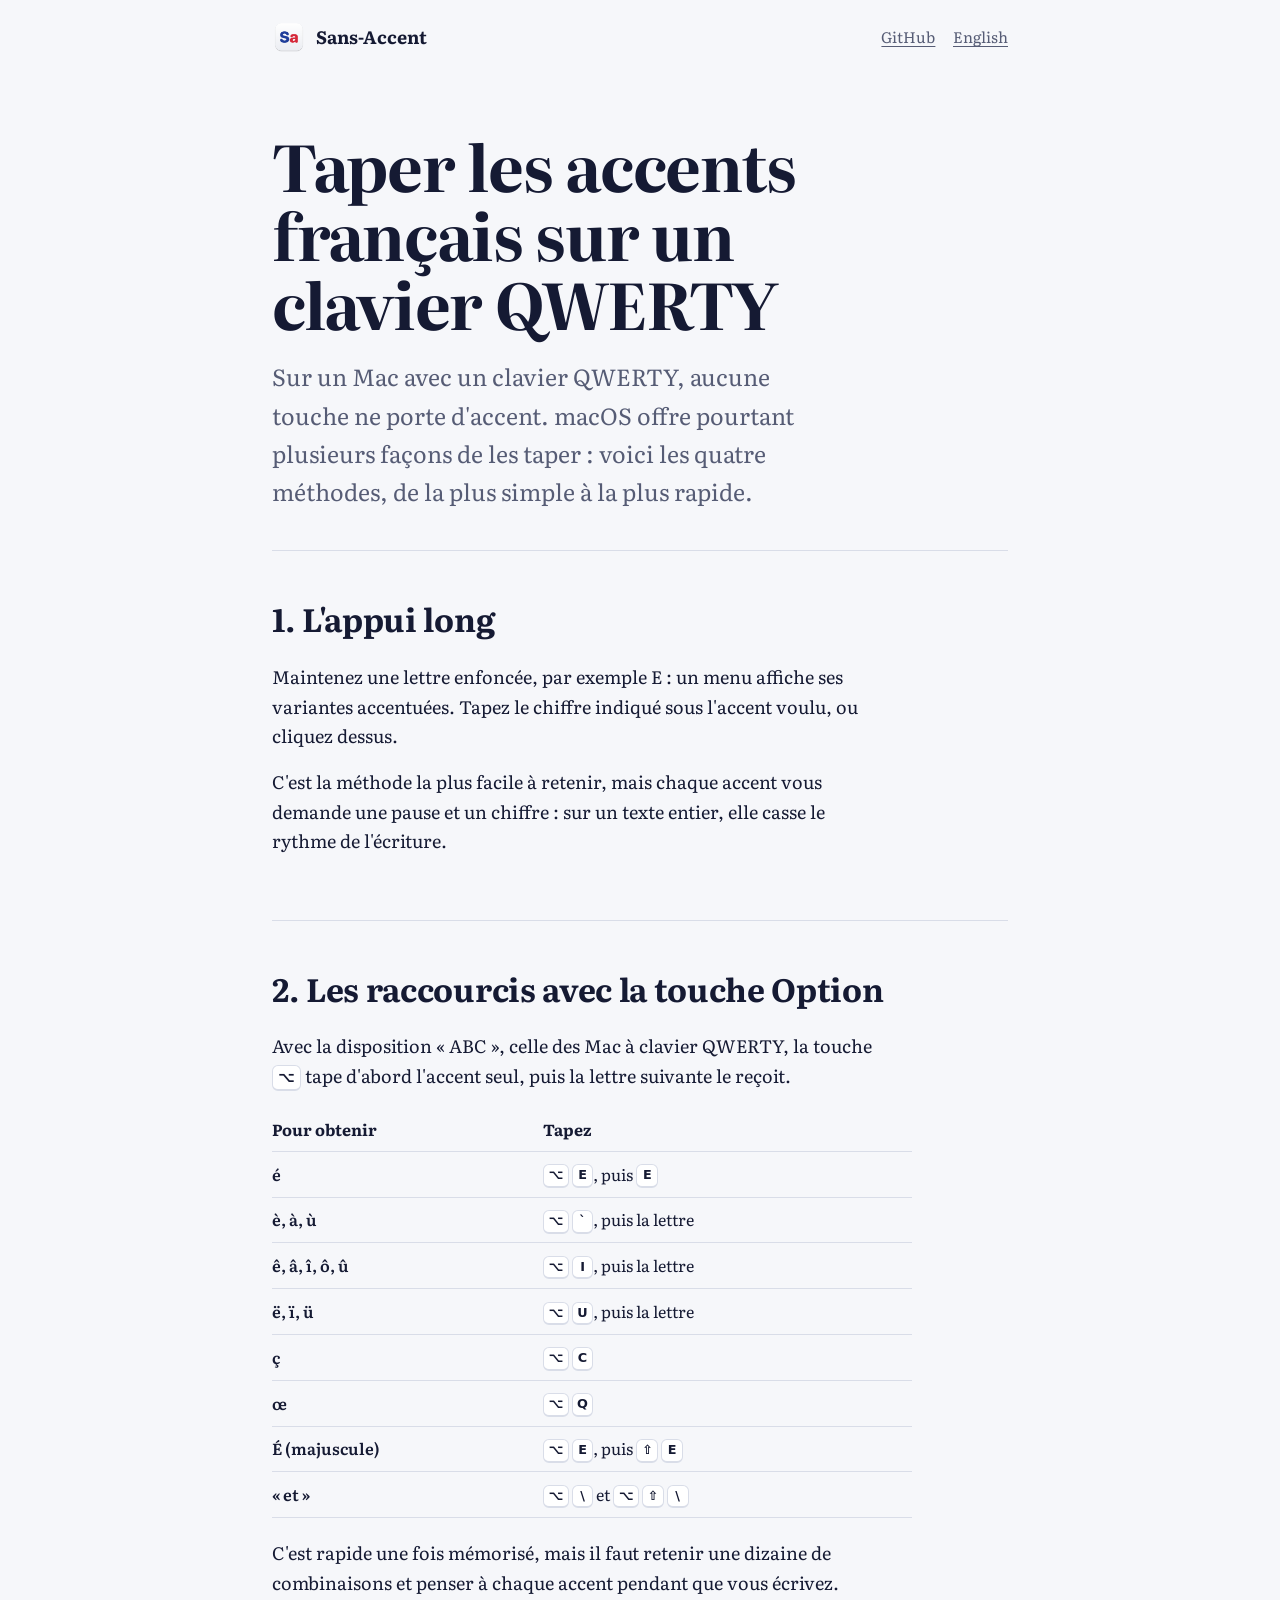
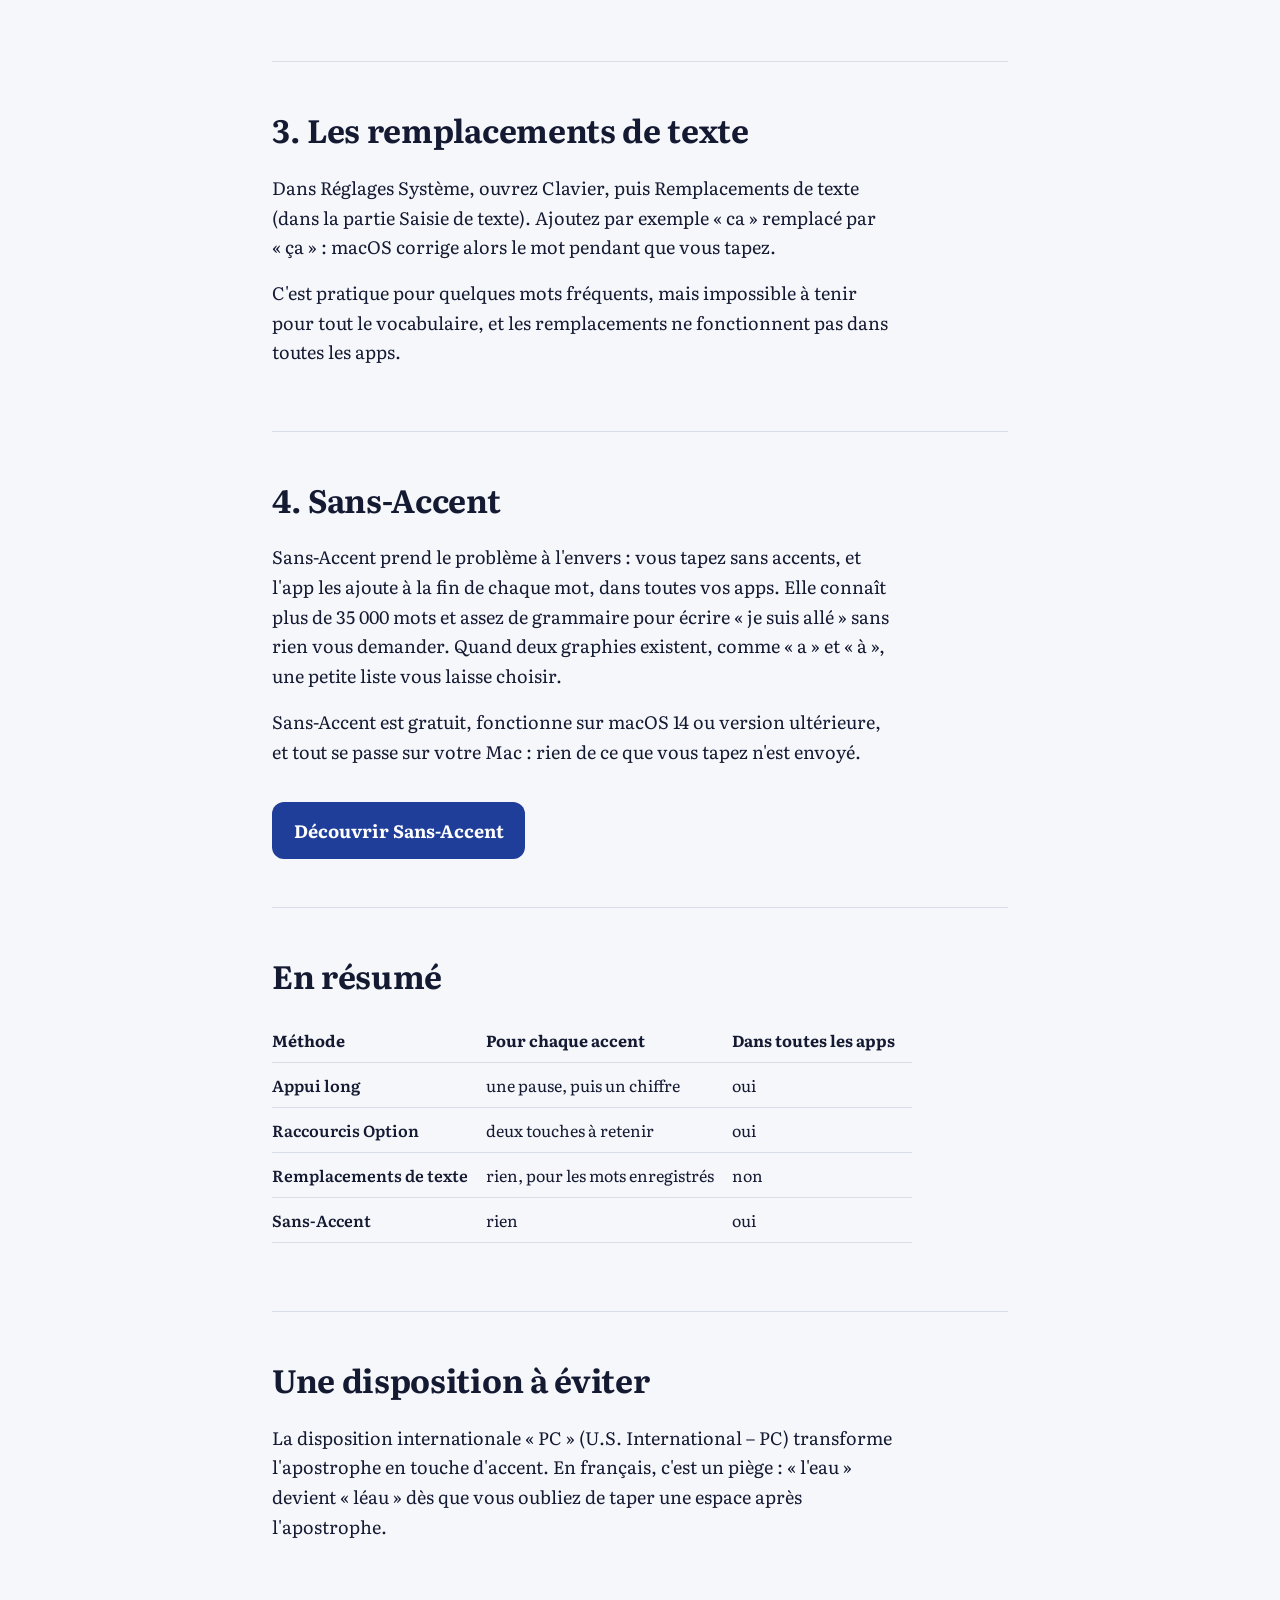
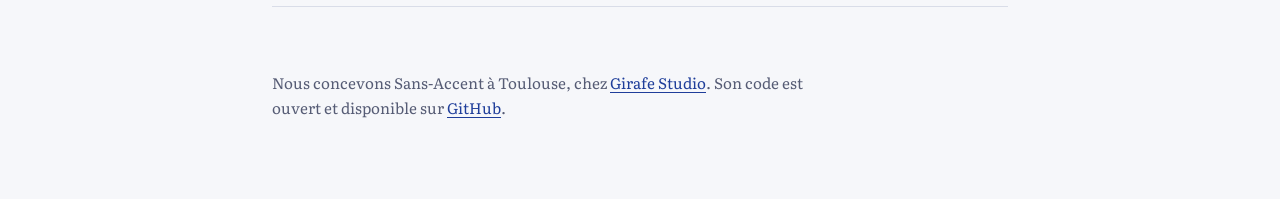
==== site/accents-clavier-qwerty-mac/index.html @ d377d5af "Add SEO and AI-search groundwork, link Girafe Studio and GitHub Add a French and English guide to ty" ====
<!doctype html>
<html lang="fr">
<head>
  <meta charset="utf-8">
  <meta name="viewport" content="width=device-width, initial-scale=1">
  <title>Taper les accents français sur un clavier QWERTY (Mac) : 4 méthodes</title>
  <meta name="description" content="Appui long, raccourcis Option, remplacements de texte ou Sans-Accent : comment taper é, è, à, ç et les autres accents français sur un Mac avec un clavier QWERTY.">
  <link rel="canonical" href="https://sans-accent.com/accents-clavier-qwerty-mac/">
  <link rel="alternate" hreflang="fr" href="https://sans-accent.com/accents-clavier-qwerty-mac/">
  <link rel="alternate" hreflang="en" href="https://sans-accent.com/en/french-accents-qwerty-mac/">
  <link rel="alternate" hreflang="x-default" href="https://sans-accent.com/accents-clavier-qwerty-mac/">
  <meta property="og:type" content="article">
  <meta property="og:site_name" content="Sans-Accent">
  <meta property="og:title" content="Taper les accents français sur un clavier QWERTY (Mac)">
  <meta property="og:description" content="Appui long, raccourcis Option, remplacements de texte ou Sans-Accent : les 4 méthodes pour taper les accents sur un Mac QWERTY.">
  <meta property="og:url" content="https://sans-accent.com/accents-clavier-qwerty-mac/">
  <meta property="og:image" content="https://sans-accent.com/assets/og-fr.png">
  <meta property="og:image:width" content="1200">
  <meta property="og:image:height" content="630">
  <meta property="og:locale" content="fr_FR">
  <link rel="icon" href="../assets/icon-256.png">
  <meta name="twitter:card" content="summary_large_image">
  <script type="application/ld+json" id="structured-data">
{
  "@context": "https://schema.org",
  "@graph": [
    {
      "@type": "SoftwareApplication",
      "@id": "https://sans-accent.com/#app",
      "name": "Sans-Accent",
      "description": "Appui long, raccourcis Option, remplacements de texte ou Sans-Accent : comment taper é, è, à, ç et les autres accents français sur un Mac avec un clavier QWERTY.",
      "applicationCategory": "UtilitiesApplication",
      "operatingSystem": "macOS 14 or later",
      "softwareVersion": "1.0",
      "offers": {
        "@type": "Offer",
        "price": "0",
        "priceCurrency": "EUR"
      },
      "isAccessibleForFree": true,
      "downloadUrl": "https://github.com/antoineant/sans-accent/releases/latest/download/Sans-Accent.dmg",
      "url": "https://sans-accent.com/",
      "image": "https://sans-accent.com/assets/icon-512.png",
      "inLanguage": [
        "fr",
        "en"
      ],
      "license": "https://opensource.org/licenses/MIT",
      "codeRepository": "https://github.com/antoineant/sans-accent",
      "sameAs": [
        "https://github.com/antoineant/sans-accent"
      ],
      "author": {
        "@type": "Person",
        "name": "Antoine Barthès"
      },
      "publisher": {
        "@id": "https://www.girafestudio.fr/#organization"
      }
    },
    {
      "@type": "Organization",
      "@id": "https://www.girafestudio.fr/#organization",
      "name": "Girafe Studio",
      "url": "https://www.girafestudio.fr",
      "address": {
        "@type": "PostalAddress",
        "addressLocality": "Toulouse",
        "addressCountry": "FR"
      }
    },
    {
      "@type": "Article",
      "headline": "Taper les accents français sur un clavier QWERTY",
      "description": "Appui long, raccourcis Option, remplacements de texte ou Sans-Accent : comment taper é, è, à, ç et les autres accents français sur un Mac avec un clavier QWERTY.",
      "inLanguage": "fr",
      "url": "https://sans-accent.com/accents-clavier-qwerty-mac/",
      "image": "https://sans-accent.com/assets/og-fr.png",
      "dateModified": "2026-09-28",
      "author": {
        "@type": "Person",
        "name": "Antoine Barthès"
      },
      "publisher": {
        "@id": "https://www.girafestudio.fr/#organization"
      },
      "about": {
        "@id": "https://sans-accent.com/#app"
      }
    }
  ]
}
  </script>
  <link rel="preconnect" href="https://fonts.googleapis.com">
  <link rel="preconnect" href="https://fonts.gstatic.com" crossorigin>
  <link rel="stylesheet" href="https://fonts.googleapis.com/css2?family=Literata:ital,opsz,wght@0,7..72,400..800;1,7..72,500&display=swap">
  <link rel="stylesheet" href="../assets/style.css">
</head>
<body>
  <div class="page">
    <header class="top">
      <a class="brand" href="../"><img src="../assets/icon-256.png" alt="">Sans-Accent</a>
      <nav><a href="https://github.com/antoineant/sans-accent">GitHub</a><a href="../en/french-accents-qwerty-mac/" hreflang="en" lang="en">English</a></nav>
    </header>

    <main class="guide">
      <div class="hero">
        <h1>Taper les accents français sur un clavier QWERTY</h1>
        <p class="lead">Sur un Mac avec un clavier QWERTY, aucune touche ne porte d'accent. macOS offre pourtant plusieurs façons de les taper&nbsp;: voici les quatre méthodes, de la plus simple à la plus rapide.</p>
      </div>

      <section aria-labelledby="appui-long">
        <h2 id="appui-long">1. L'appui long</h2>
        <p>Maintenez une lettre enfoncée, par exemple E&nbsp;: un menu affiche ses variantes accentuées. Tapez le chiffre indiqué sous l'accent voulu, ou cliquez dessus.</p>
        <p>C'est la méthode la plus facile à retenir, mais chaque accent vous demande une pause et un chiffre&nbsp;: sur un texte entier, elle casse le rythme de l'écriture.</p>
      </section>

      <section aria-labelledby="option">
        <h2 id="option">2. Les raccourcis avec la touche Option</h2>
        <p>Avec la disposition «&nbsp;ABC&nbsp;», celle des Mac à clavier QWERTY, la touche <kbd>⌥</kbd> tape d'abord l'accent seul, puis la lettre suivante le reçoit.</p>
        <table>
          <thead><tr><th scope="col">Pour obtenir</th><th scope="col">Tapez</th></tr></thead>
          <tbody>
            <tr><td>é</td><td><kbd>⌥</kbd>&nbsp;<kbd>E</kbd>, puis <kbd>E</kbd></td></tr>
            <tr><td>è, à, ù</td><td><kbd>⌥</kbd>&nbsp;<kbd>`</kbd>, puis la lettre</td></tr>
            <tr><td>ê, â, î, ô, û</td><td><kbd>⌥</kbd>&nbsp;<kbd>I</kbd>, puis la lettre</td></tr>
            <tr><td>ë, ï, ü</td><td><kbd>⌥</kbd>&nbsp;<kbd>U</kbd>, puis la lettre</td></tr>
            <tr><td>ç</td><td><kbd>⌥</kbd>&nbsp;<kbd>C</kbd></td></tr>
            <tr><td>œ</td><td><kbd>⌥</kbd>&nbsp;<kbd>Q</kbd></td></tr>
            <tr><td>É (majuscule)</td><td><kbd>⌥</kbd>&nbsp;<kbd>E</kbd>, puis <kbd>⇧</kbd>&nbsp;<kbd>E</kbd></td></tr>
            <tr><td>« et »</td><td><kbd>⌥</kbd>&nbsp;<kbd>\</kbd> et <kbd>⌥</kbd>&nbsp;<kbd>⇧</kbd>&nbsp;<kbd>\</kbd></td></tr>
          </tbody>
        </table>
        <p>C'est rapide une fois mémorisé, mais il faut retenir une dizaine de combinaisons et penser à chaque accent pendant que vous écrivez.</p>
      </section>

      <section aria-labelledby="remplacements">
        <h2 id="remplacements">3. Les remplacements de texte</h2>
        <p>Dans Réglages Système, ouvrez Clavier, puis Remplacements de texte (dans la partie Saisie de texte). Ajoutez par exemple «&nbsp;ca&nbsp;» remplacé par «&nbsp;ça&nbsp;»&nbsp;: macOS corrige alors le mot pendant que vous tapez.</p>
        <p>C'est pratique pour quelques mots fréquents, mais impossible à tenir pour tout le vocabulaire, et les remplacements ne fonctionnent pas dans toutes les apps.</p>
      </section>

      <section aria-labelledby="sans-accent">
        <h2 id="sans-accent">4. Sans-Accent</h2>
        <p>Sans-Accent prend le problème à l'envers&nbsp;: vous tapez sans accents, et l'app les ajoute à la fin de chaque mot, dans toutes vos apps. Elle connaît plus de 35&nbsp;000 mots et assez de grammaire pour écrire «&nbsp;je suis allé&nbsp;» sans rien vous demander. Quand deux graphies existent, comme «&nbsp;a&nbsp;» et «&nbsp;à&nbsp;», une petite liste vous laisse choisir.</p>
        <p>Sans-Accent est gratuit, fonctionne sur macOS&nbsp;14 ou version ultérieure, et tout se passe sur votre Mac&nbsp;: rien de ce que vous tapez n'est envoyé.</p>
        <div class="download">
          <a class="button" href="../">Découvrir Sans-Accent</a>
        </div>
      </section>

      <section aria-labelledby="resume">
        <h2 id="resume">En résumé</h2>
        <table>
          <thead><tr><th scope="col">Méthode</th><th scope="col">Pour chaque accent</th><th scope="col">Dans toutes les apps</th></tr></thead>
          <tbody>
            <tr><td>Appui long</td><td>une pause, puis un chiffre</td><td>oui</td></tr>
            <tr><td>Raccourcis Option</td><td>deux touches à retenir</td><td>oui</td></tr>
            <tr><td>Remplacements de texte</td><td>rien, pour les mots enregistrés</td><td>non</td></tr>
            <tr><td>Sans-Accent</td><td>rien</td><td>oui</td></tr>
          </tbody>
        </table>
      </section>

      <section aria-labelledby="a-eviter">
        <h2 id="a-eviter">Une disposition à éviter</h2>
        <p>La disposition internationale «&nbsp;PC&nbsp;» (U.S. International – PC) transforme l'apostrophe en touche d'accent. En français, c'est un piège&nbsp;: «&nbsp;l'eau&nbsp;» devient «&nbsp;léau&nbsp;» dès que vous oubliez de taper une espace après l'apostrophe.</p>
      </section>
    </main>

    <footer>
      <p>Nous concevons Sans-Accent à Toulouse, chez <a href="https://www.girafestudio.fr">Girafe Studio</a>. Son code est ouvert et disponible sur <a href="https://github.com/antoineant/sans-accent">GitHub</a>.</p>
    </footer>
  </div>
</body>
</html>
---- site/assets/style.css ----
/* Sans-Accent: one serif family, the icon's navy and blue; red belongs to accents only. */
:root {
  --paper: #f6f7fa;
  --ink: #151a33;
  --muted: #565c75;
  --line: #d9dde8;
  --blue: #1f3e9a;
  --blue-ink: #ffffff;
  --red: #d62839;
  --field: #ffffff;
  --panel: #ffffff;
  color-scheme: light;
}
@media (prefers-color-scheme: dark) {
  :root:not([data-theme="light"]) {
    --paper: #0f1220;
    --ink: #eceef6;
    --muted: #a3a8bf;
    --line: #2a3050;
    --blue: #7f9bff;
    --blue-ink: #0f1220;
    --red: #ff5d6c;
    --field: #161a2d;
    --panel: #1c2138;
    color-scheme: dark;
  }
}
:root[data-theme="dark"] {
  --paper: #0f1220; --ink: #eceef6; --muted: #a3a8bf; --line: #2a3050; --blue: #7f9bff;
  --blue-ink: #0f1220; --red: #ff5d6c; --field: #161a2d; --panel: #1c2138; color-scheme: dark;
}

*, *::before, *::after { box-sizing: border-box; }
html { -webkit-text-size-adjust: 100%; }
body {
  margin: 0;
  background: var(--paper);
  color: var(--ink);
  font-family: "Literata", Georgia, serif;
  font-optical-sizing: auto;
  font-size: 1.125rem;
  line-height: 1.65;
}
.page { width: min(46rem, 100% - 32px); margin-inline: auto; }
a { color: var(--blue); text-underline-offset: 0.18em; }
:focus-visible { outline: 3px solid var(--blue); outline-offset: 3px; border-radius: 4px; }

/* Keys, drawn like keycaps */
.keys { white-space: nowrap; }
kbd {
  display: inline-block;
  min-width: 1.7em;
  padding: 0 0.35em;
  border: 1px solid var(--line);
  border-bottom-width: 2px;
  border-radius: 6px;
  background: var(--panel);
  font: 600 0.8em/1.6 system-ui, -apple-system, sans-serif;
  text-align: center;
  vertical-align: 0.1em;
}

/* Header */
.top {
  display: flex;
  align-items: center;
  justify-content: space-between;
  padding-block: 1.25rem;
}
.brand { display: flex; align-items: center; gap: 0.6rem; font-weight: 700; color: var(--ink); text-decoration: none; }
.brand img { width: 34px; height: 34px; }
.top nav { display: flex; gap: 1.1rem; }
.top nav a { color: var(--muted); font-size: 0.95rem; }

/* Hero */
.hero { padding-block: 3.5rem 2.5rem; }
h1 {
  margin: 0;
  font-size: clamp(2.3rem, 6.4vw, 4rem);
  line-height: 1.08;
  font-weight: 700;
  letter-spacing: -0.02em;
  max-width: 16ch;
  text-wrap: balance;
}
.lead { margin: 1.25rem 0 0; font-size: clamp(1.2rem, 2.6vw, 1.45rem); color: var(--muted); max-width: 40ch; }

/* The demo: a real field over a copy that paints the accents red */
.demo { margin-top: 2.25rem; }
.demo label { display: block; margin-bottom: 0.5rem; color: var(--muted); font-size: 1rem; }
.demo-box { position: relative; }
.demo-box textarea, .demo-box .mirror {
  margin: 0;
  width: 100%;
  min-height: 3.6em;
  padding: 0.7rem 0.9rem;
  border: 1.5px solid transparent;
  border-radius: 14px;
  font: 500 clamp(1.45rem, 3.8vw, 2.1rem)/1.45 "Literata", Georgia, serif;
  letter-spacing: 0;
  white-space: pre-wrap;
  overflow-wrap: break-word;
  overflow: hidden;
}
.demo-box .mirror {
  position: absolute;
  inset: 0;
  color: var(--ink);
  pointer-events: none;
}
.demo-box textarea {
  position: relative;
  display: block;
  resize: none;
  background: transparent;
  color: transparent;
  caret-color: var(--ink);
  border-color: var(--line);
}
.demo-box { background: var(--field); border-radius: 14px; }
.demo-box textarea:focus { outline: none; border-color: var(--blue); }
.demo-box textarea::placeholder { color: var(--muted); opacity: 0.7; }
.accent { color: var(--red); }
.accent.fresh { animation: pop 0.45s ease-out; display: inline-block; }
@keyframes pop { from { transform: translateY(-0.25em) scale(1.25); } to { transform: none; } }

.choices { display: flex; align-items: center; gap: 0.6rem; margin-top: 0.8rem; font-size: 1rem; color: var(--muted); }
.choices[hidden] { display: none; }
.choices button {
  font: 600 1.05rem/1 "Literata", Georgia, serif;
  min-width: 2.6rem;
  padding: 0.45rem 0.7rem;
  border: 1.5px solid var(--line);
  border-radius: 8px;
  background: var(--panel);
  color: var(--ink);
  cursor: pointer;
}
.choices button[aria-pressed="true"], .choices button.pressing { background: var(--blue); border-color: var(--blue); color: var(--blue-ink); }

/* Download */
.download { display: flex; flex-wrap: wrap; align-items: center; gap: 0.75rem 1.25rem; margin-top: 2.25rem; }
.button {
  display: inline-flex;
  align-items: center;
  gap: 0.6rem;
  padding: 0.85rem 1.35rem;
  border-radius: 12px;
  background: var(--blue);
  color: var(--blue-ink);
  font-weight: 700;
  text-decoration: none;
}
.button svg { width: 1.1em; height: 1.1em; }
.button.secondary { background: transparent; color: var(--blue); box-shadow: inset 0 0 0 1.5px var(--blue); }
.support { display: flex; flex-wrap: wrap; gap: 0.75rem; margin: 1.5rem 0 1rem; }
.note { color: var(--muted); font-size: 0.95rem; }
.download p { margin: 0; color: var(--muted); font-size: 0.95rem; max-width: 26ch; line-height: 1.45; }

/* Sections */
section { padding-block: 3rem; border-top: 1px solid var(--line); }
h2 { margin: 0 0 1.5rem; font-size: clamp(1.6rem, 3.4vw, 2rem); line-height: 1.2; letter-spacing: -0.01em; }
h3 { margin: 0 0 0.35rem; font-size: 1.2rem; line-height: 1.3; }
section p { margin: 0 0 1rem; max-width: 62ch; }

.feature {
  display: grid;
  grid-template-columns: 1fr 13rem;
  gap: 1.5rem 2.5rem;
  align-items: center;
  padding-block: 1.4rem;
}
.feature + .feature { border-top: 1px dashed var(--line); }
.feature p { margin: 0; }
.example { justify-self: end; font-size: 1.6rem; font-weight: 500; white-space: nowrap; }
.example .typed { color: var(--muted); }
.example .arrow { color: var(--muted); font-size: 1.1rem; margin-inline: 0.35rem; }

/* A small copy of the app's choice list */
.mini-list {
  justify-self: end;
  display: grid;
  gap: 2px;
  padding: 5px;
  width: 7.5rem;
  border-radius: 10px;
  background: var(--panel);
  box-shadow: 0 6px 24px rgb(21 26 51 / 0.14), 0 0 0 1px var(--line);
  font-size: 1.15rem;
}
.mini-list span { padding: 0.1rem 0.55rem; border-radius: 6px; }
.mini-list .on { background: var(--blue); color: var(--blue-ink); }
.mini-list small { padding: 0 0.55rem; font: 0.7rem/1.6 system-ui, sans-serif; color: var(--muted); }
.big-key { justify-self: end; font-size: 2.2rem; }

.faq h3 { margin-top: 1.6rem; }
.faq h3:first-child { margin-top: 0; }
.faq p { margin-bottom: 0; }

table { width: 100%; max-width: 40rem; margin: 0.5rem 0 1.25rem; border-collapse: collapse; font-size: 1rem; }
th, td { padding: 0.55rem 0.75rem 0.55rem 0; text-align: left; vertical-align: top; border-bottom: 1px solid var(--line); }
th { font-weight: 700; }
td:first-child { font-weight: 600; }

ol.steps { margin: 0; padding: 0; list-style: none; counter-reset: step; }
ol.steps li { counter-increment: step; display: grid; grid-template-columns: 2.4rem 1fr; gap: 0.8rem; margin-bottom: 1rem; max-width: 62ch; }
ol.steps li::before {
  content: counter(step);
  font-size: 1.6rem;
  font-weight: 700;
  line-height: 1.1;
  color: var(--blue);
  font-variant-numeric: oldstyle-nums;
}

footer { padding-block: 3rem 4rem; border-top: 1px solid var(--line); }
footer p { color: var(--muted); font-size: 0.95rem; max-width: 60ch; }

@media (max-width: 640px) {
  .hero { padding-block: 2rem 1.5rem; }
  .feature { grid-template-columns: 1fr; }
  .example, .mini-list, .big-key { justify-self: start; }
}
@media (prefers-reduced-motion: reduce) {
  .accent.fresh { animation: none; }
}
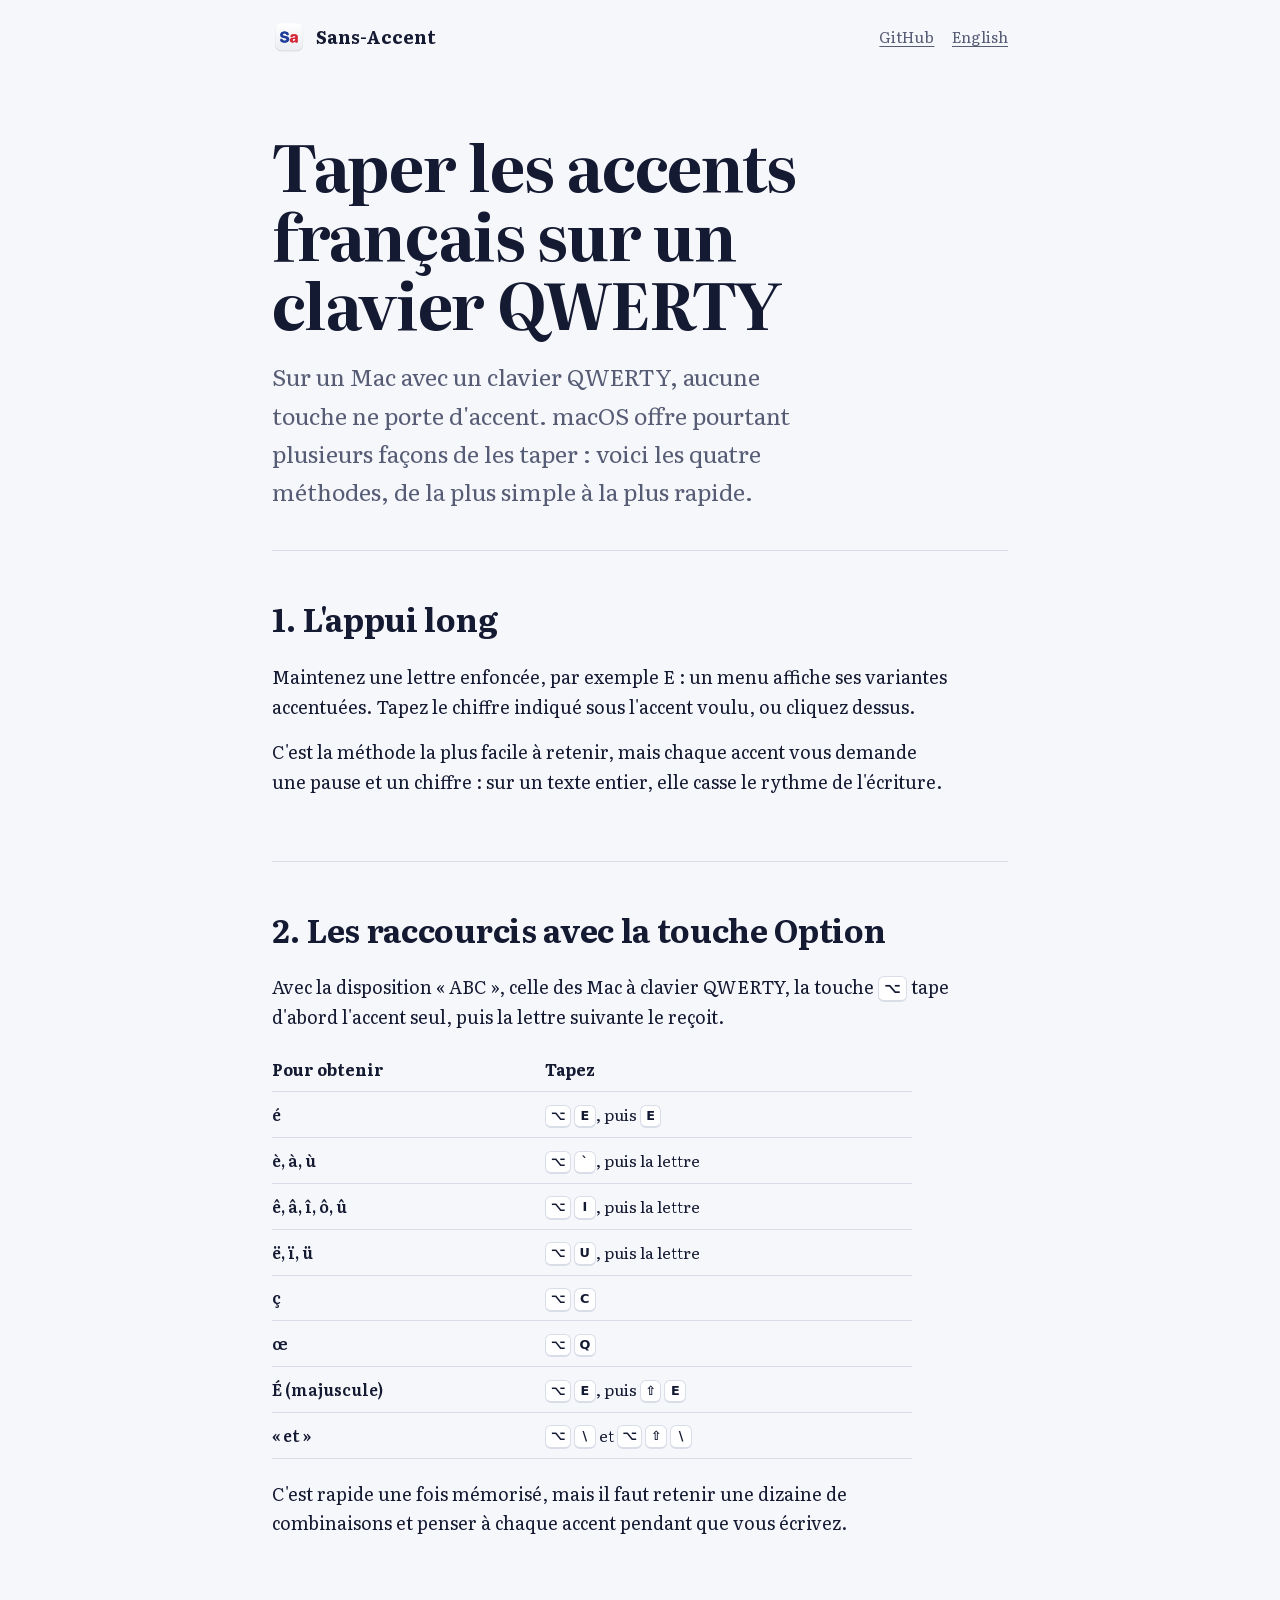
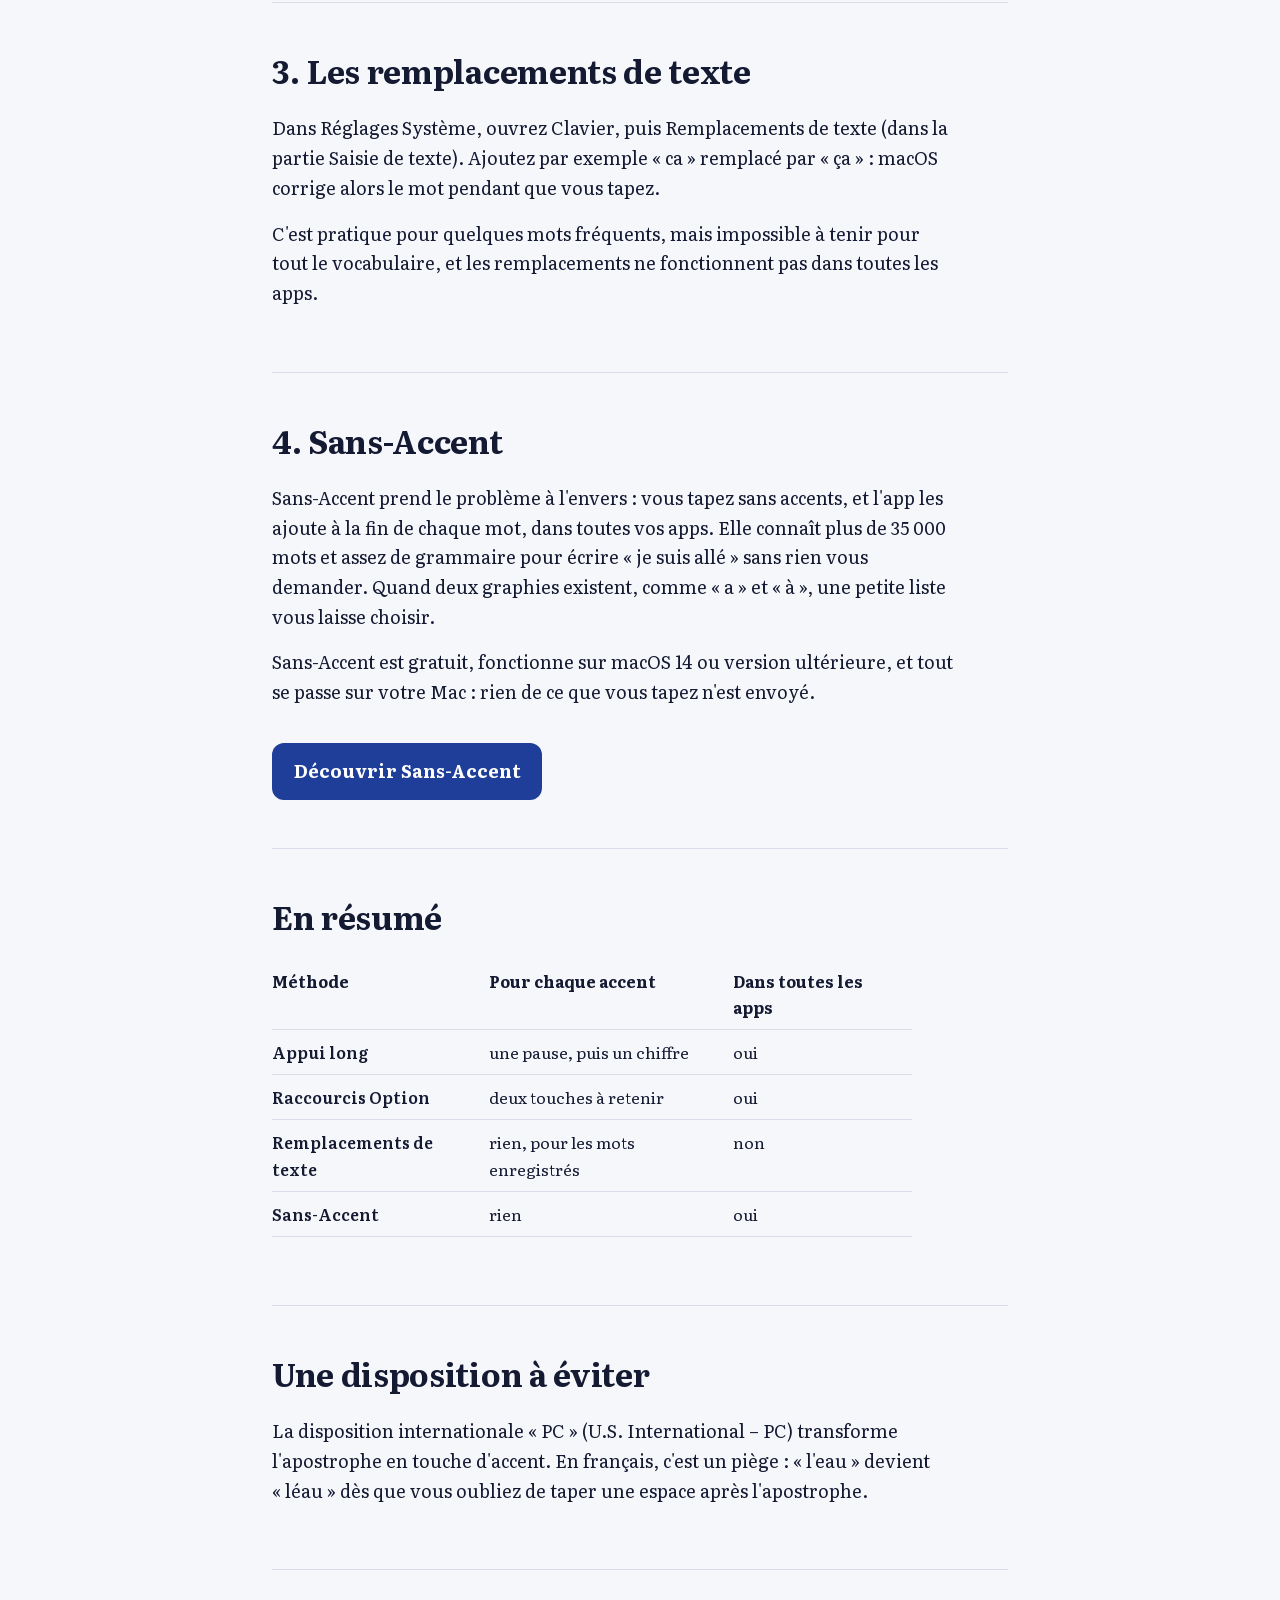
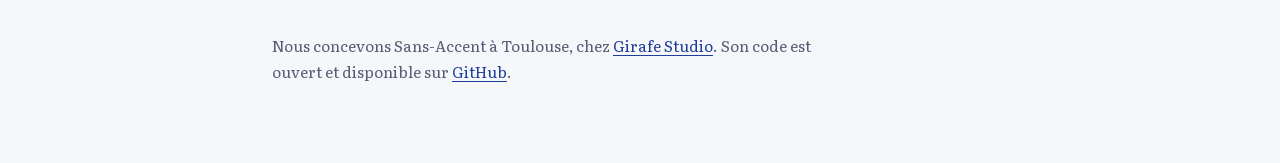
==== commit 61aeb6e9: "Self-host the Literata font and notify search engines via IndexNow Serve Literata from the site inst" ====
--- a/site/accents-clavier-qwerty-mac/index.html
+++ b/site/accents-clavier-qwerty-mac/index.html
@@ -45,7 +45,7 @@
         "fr",
         "en"
       ],
-      "license": "https://opensource.org/licenses/MIT",
+      "license": "https://www.gnu.org/licenses/gpl-3.0.html",
       "codeRepository": "https://github.com/antoineant/sans-accent",
       "sameAs": [
         "https://github.com/antoineant/sans-accent"
@@ -76,7 +76,7 @@
       "inLanguage": "fr",
       "url": "https://sans-accent.com/accents-clavier-qwerty-mac/",
       "image": "https://sans-accent.com/assets/og-fr.png",
-      "dateModified": "2026-09-28",
+      "dateModified": "2026-09-29",
       "author": {
         "@type": "Person",
         "name": "Antoine Barthès"
@@ -91,9 +91,8 @@
   ]
 }
   </script>
-  <link rel="preconnect" href="https://fonts.googleapis.com">
-  <link rel="preconnect" href="https://fonts.gstatic.com" crossorigin>
-  <link rel="stylesheet" href="https://fonts.googleapis.com/css2?family=Literata:ital,opsz,wght@0,7..72,400..800;1,7..72,500&display=swap">
+  <link rel="preload" href="../assets/fonts/literata-normal-latin.woff2" as="font" type="font/woff2" crossorigin>
+  <link rel="stylesheet" href="../assets/fonts.css">
   <link rel="stylesheet" href="../assets/style.css">
 </head>
 <body>
--- a/site/assets/fonts.css
+++ b/site/assets/fonts.css
@@ -0,0 +1,33 @@
+/* Literata (SIL Open Font License, see assets/fonts/OFL.txt), served from this site: no request to Google. */
+@font-face {
+  font-family: 'Literata';
+  font-style: italic;
+  font-weight: 500;
+  font-display: swap;
+  src: url(fonts/literata-italic-latin-ext.woff2) format('woff2');
+  unicode-range: U+0100-02BA, U+02BD-02C5, U+02C7-02CC, U+02CE-02D7, U+02DD-02FF, U+0304, U+0308, U+0329, U+1D00-1DBF, U+1E00-1E9F, U+1EF2-1EFF, U+2020, U+20A0-20AB, U+20AD-20C0, U+2113, U+2C60-2C7F, U+A720-A7FF;
+}
+@font-face {
+  font-family: 'Literata';
+  font-style: italic;
+  font-weight: 500;
+  font-display: swap;
+  src: url(fonts/literata-italic-latin.woff2) format('woff2');
+  unicode-range: U+0000-00FF, U+0131, U+0152-0153, U+02BB-02BC, U+02C6, U+02DA, U+02DC, U+0304, U+0308, U+0329, U+2000-206F, U+20AC, U+2122, U+2191, U+2193, U+2212, U+2215, U+FEFF, U+FFFD;
+}
+@font-face {
+  font-family: 'Literata';
+  font-style: normal;
+  font-weight: 400 800;
+  font-display: swap;
+  src: url(fonts/literata-normal-latin-ext.woff2) format('woff2');
+  unicode-range: U+0100-02BA, U+02BD-02C5, U+02C7-02CC, U+02CE-02D7, U+02DD-02FF, U+0304, U+0308, U+0329, U+1D00-1DBF, U+1E00-1E9F, U+1EF2-1EFF, U+2020, U+20A0-20AB, U+20AD-20C0, U+2113, U+2C60-2C7F, U+A720-A7FF;
+}
+@font-face {
+  font-family: 'Literata';
+  font-style: normal;
+  font-weight: 400 800;
+  font-display: swap;
+  src: url(fonts/literata-normal-latin.woff2) format('woff2');
+  unicode-range: U+0000-00FF, U+0131, U+0152-0153, U+02BB-02BC, U+02C6, U+02DA, U+02DC, U+0304, U+0308, U+0329, U+2000-206F, U+20AC, U+2122, U+2191, U+2193, U+2212, U+2215, U+FEFF, U+FFFD;
+}
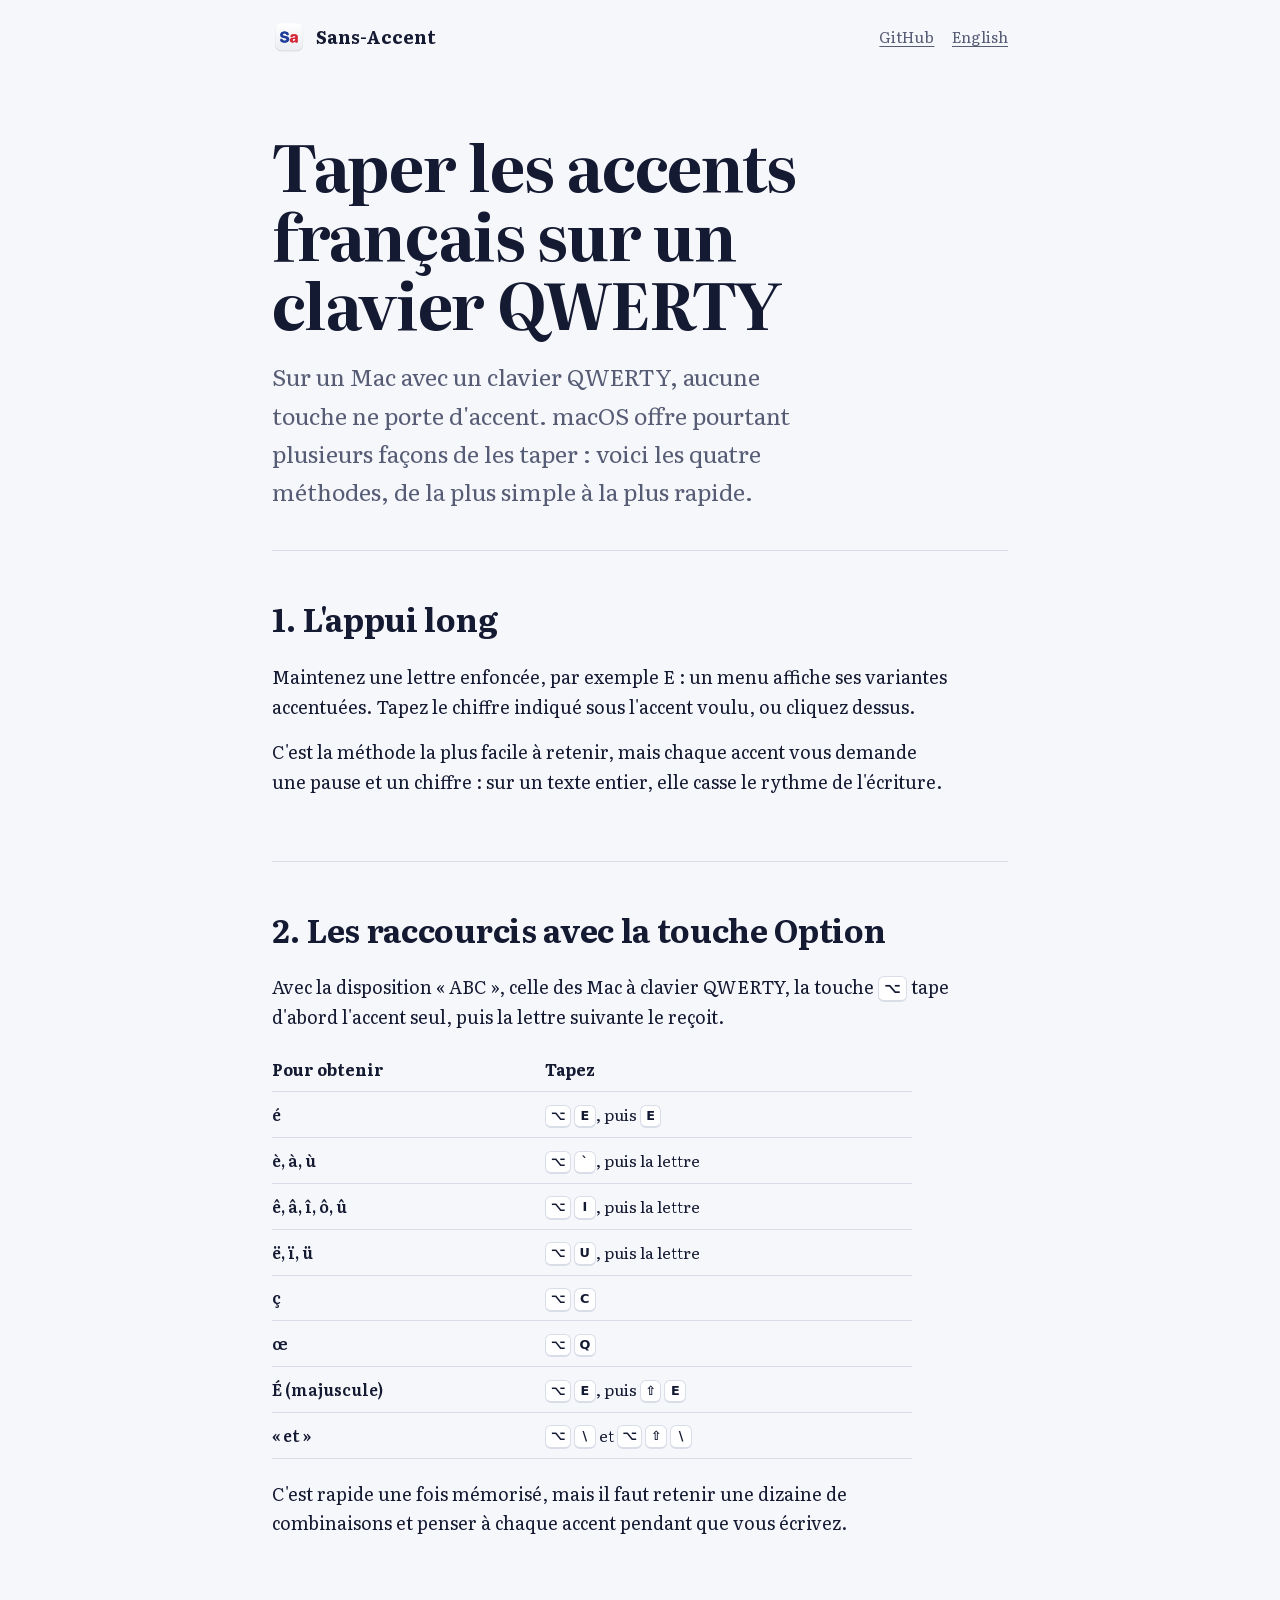
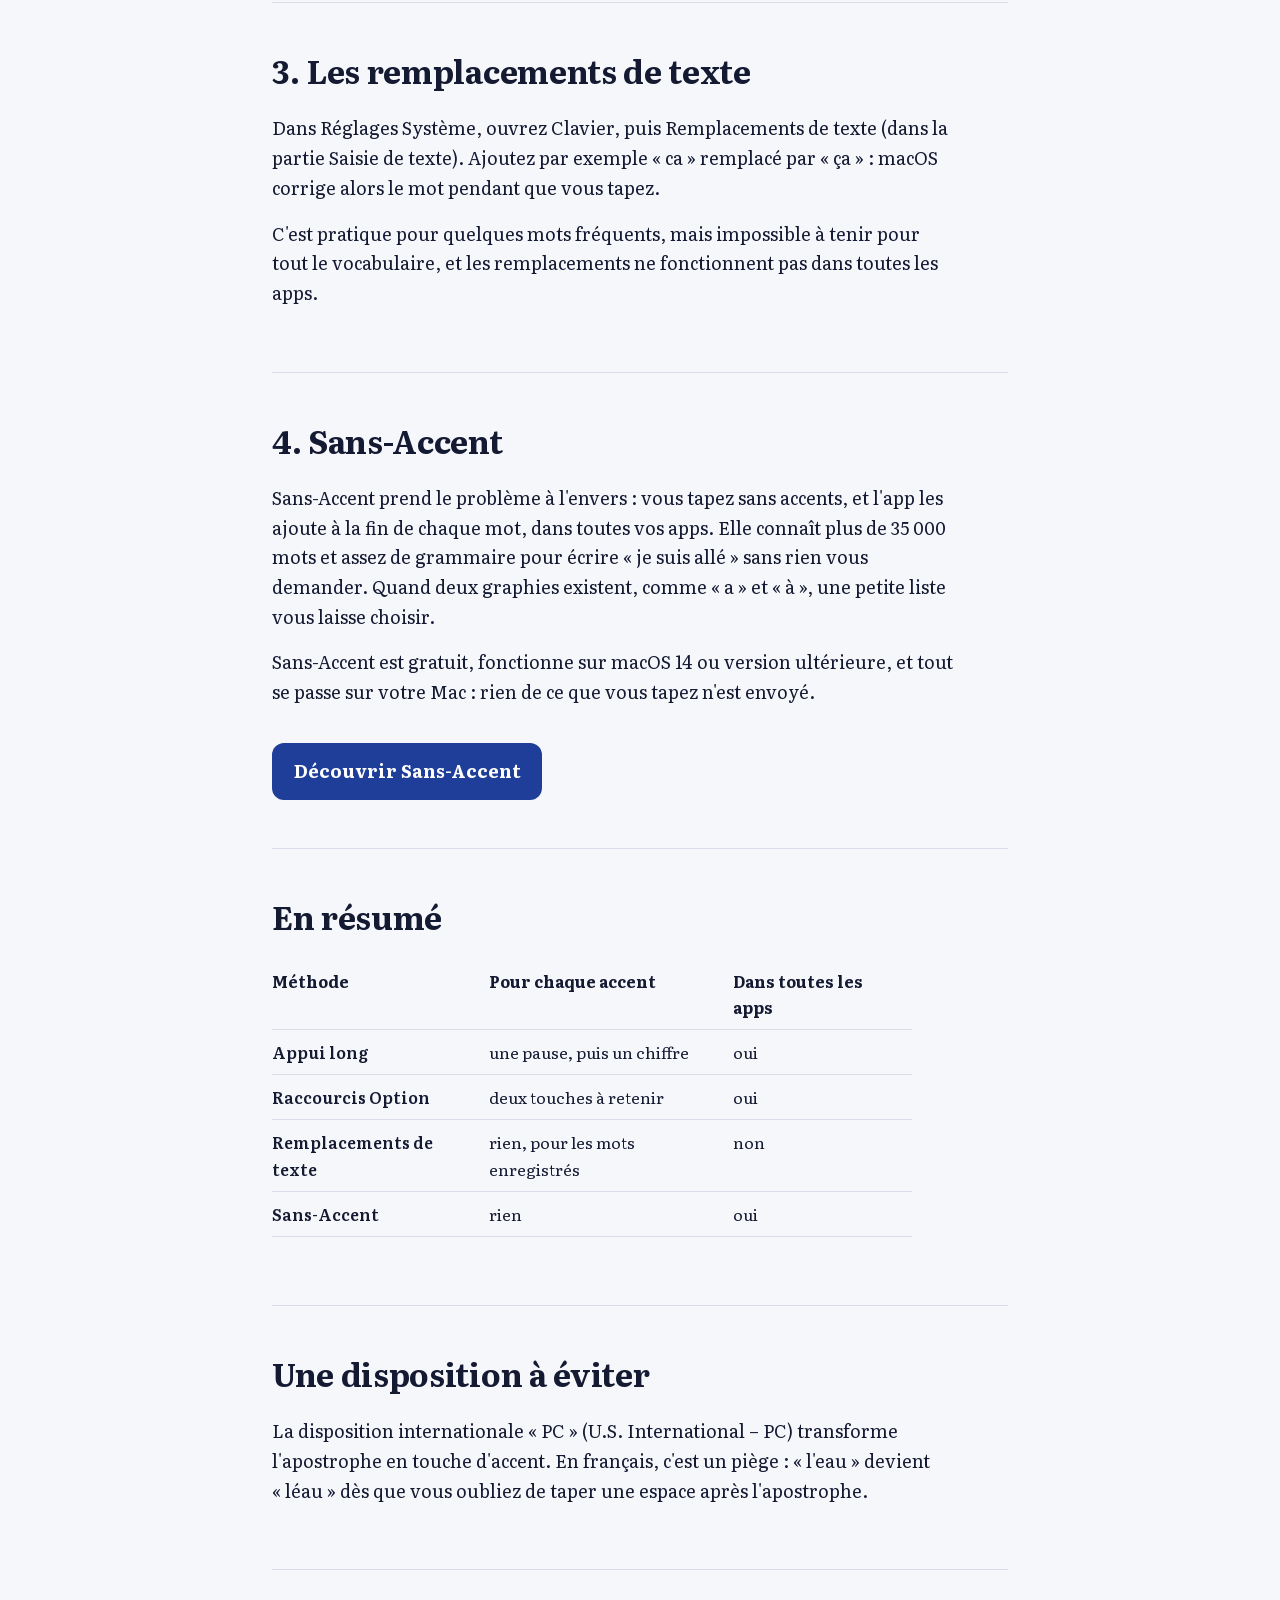
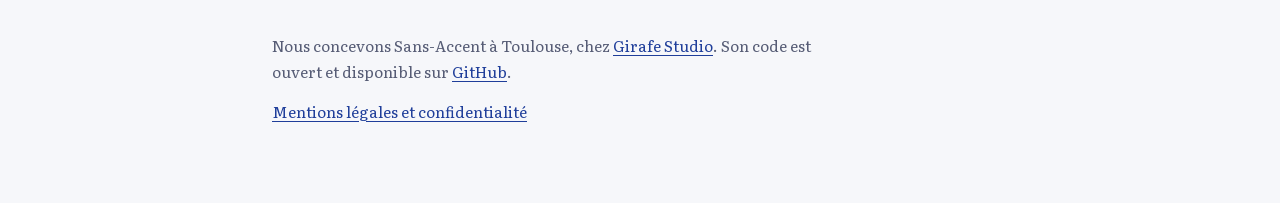
==== commit 32bc7f32: "Add the legal notice and privacy page in French and English Same publisher details as girafestudio.f" ====
--- a/site/accents-clavier-qwerty-mac/index.html
+++ b/site/accents-clavier-qwerty-mac/index.html
@@ -169,6 +169,7 @@
 
     <footer>
       <p>Nous concevons Sans-Accent à Toulouse, chez <a href="https://www.girafestudio.fr">Girafe Studio</a>. Son code est ouvert et disponible sur <a href="https://github.com/antoineant/sans-accent">GitHub</a>.</p>
+      <p><a href="../mentions-legales/">Mentions légales et confidentialité</a></p>
     </footer>
   </div>
 </body>
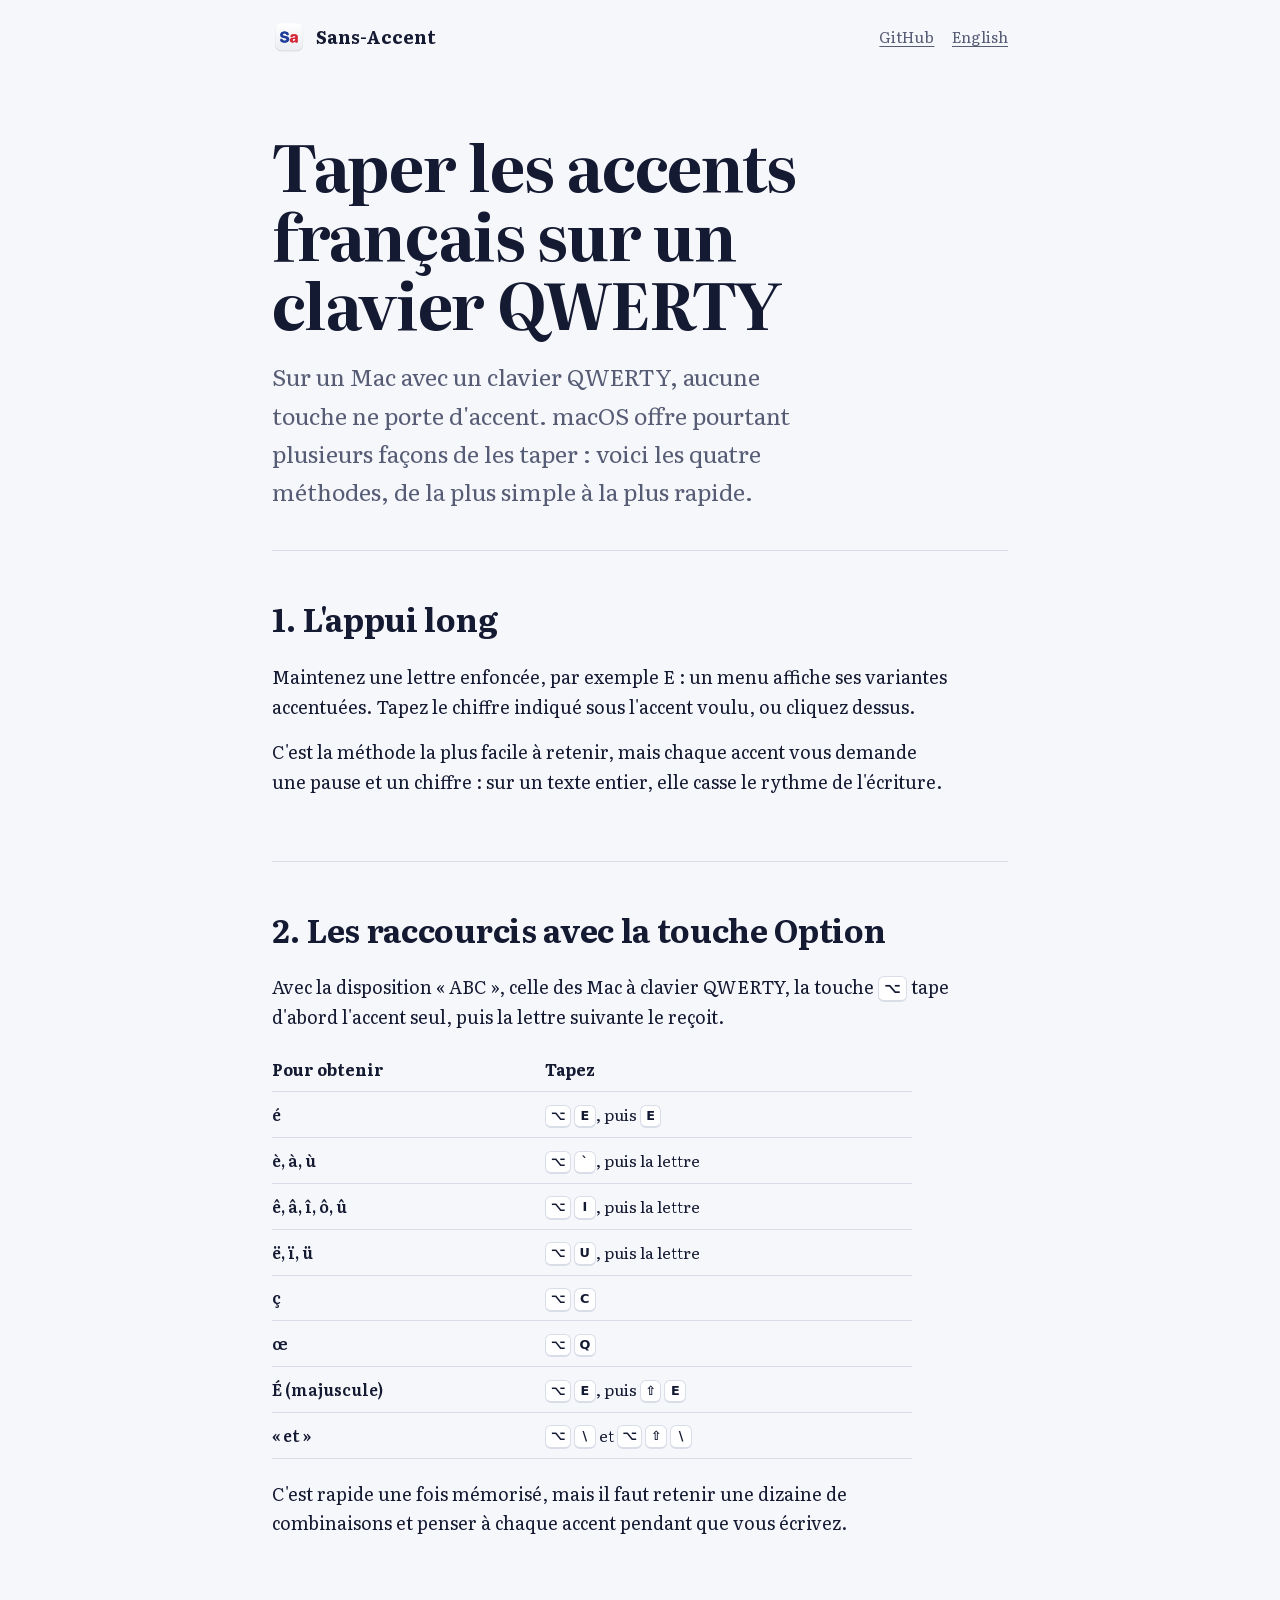
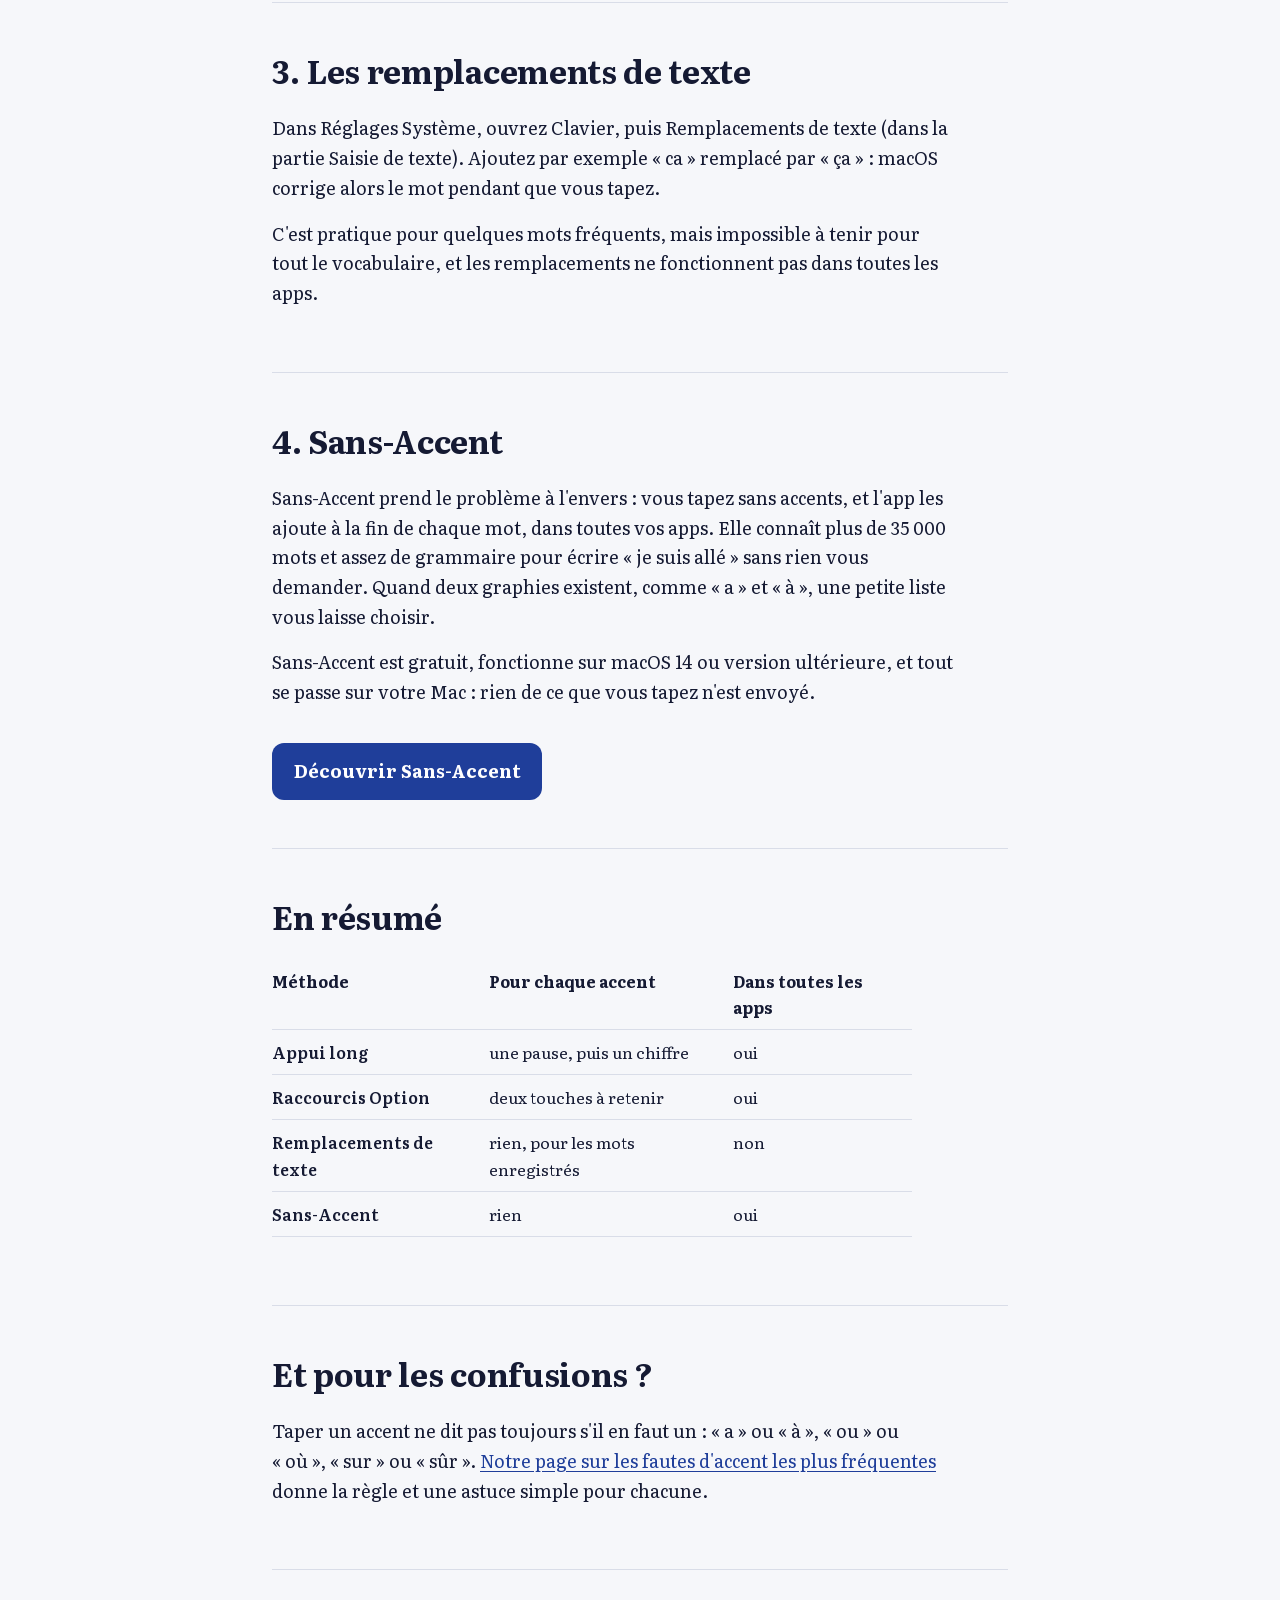
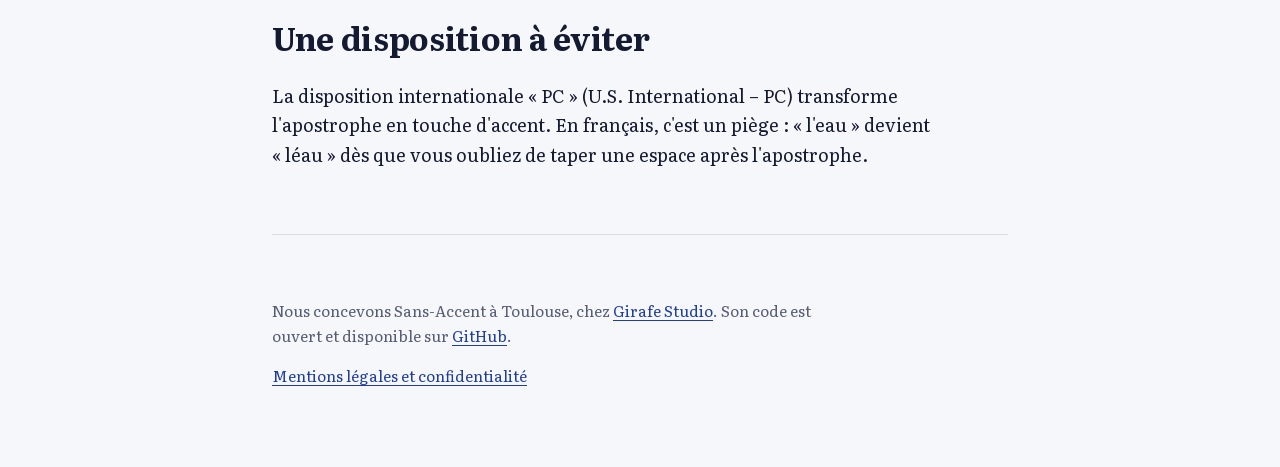
==== commit c2b6ad54: "Speak to French speakers who forget accents, not only QWERTY users Broaden the French home page's le" ====
--- a/site/accents-clavier-qwerty-mac/index.html
+++ b/site/accents-clavier-qwerty-mac/index.html
@@ -161,6 +161,11 @@
         </table>
       </section>
 
+      <section aria-labelledby="confusions">
+        <h2 id="confusions">Et pour les confusions&nbsp;?</h2>
+        <p>Taper un accent ne dit pas toujours s'il en faut un&nbsp;: «&nbsp;a&nbsp;» ou «&nbsp;à&nbsp;», «&nbsp;ou&nbsp;» ou «&nbsp;où&nbsp;», «&nbsp;sur&nbsp;» ou «&nbsp;sûr&nbsp;». <a href="../fautes-accent-frequentes/">Notre page sur les fautes d'accent les plus fréquentes</a> donne la règle et une astuce simple pour chacune.</p>
+      </section>
+
       <section aria-labelledby="a-eviter">
         <h2 id="a-eviter">Une disposition à éviter</h2>
         <p>La disposition internationale «&nbsp;PC&nbsp;» (U.S. International – PC) transforme l'apostrophe en touche d'accent. En français, c'est un piège&nbsp;: «&nbsp;l'eau&nbsp;» devient «&nbsp;léau&nbsp;» dès que vous oubliez de taper une espace après l'apostrophe.</p>
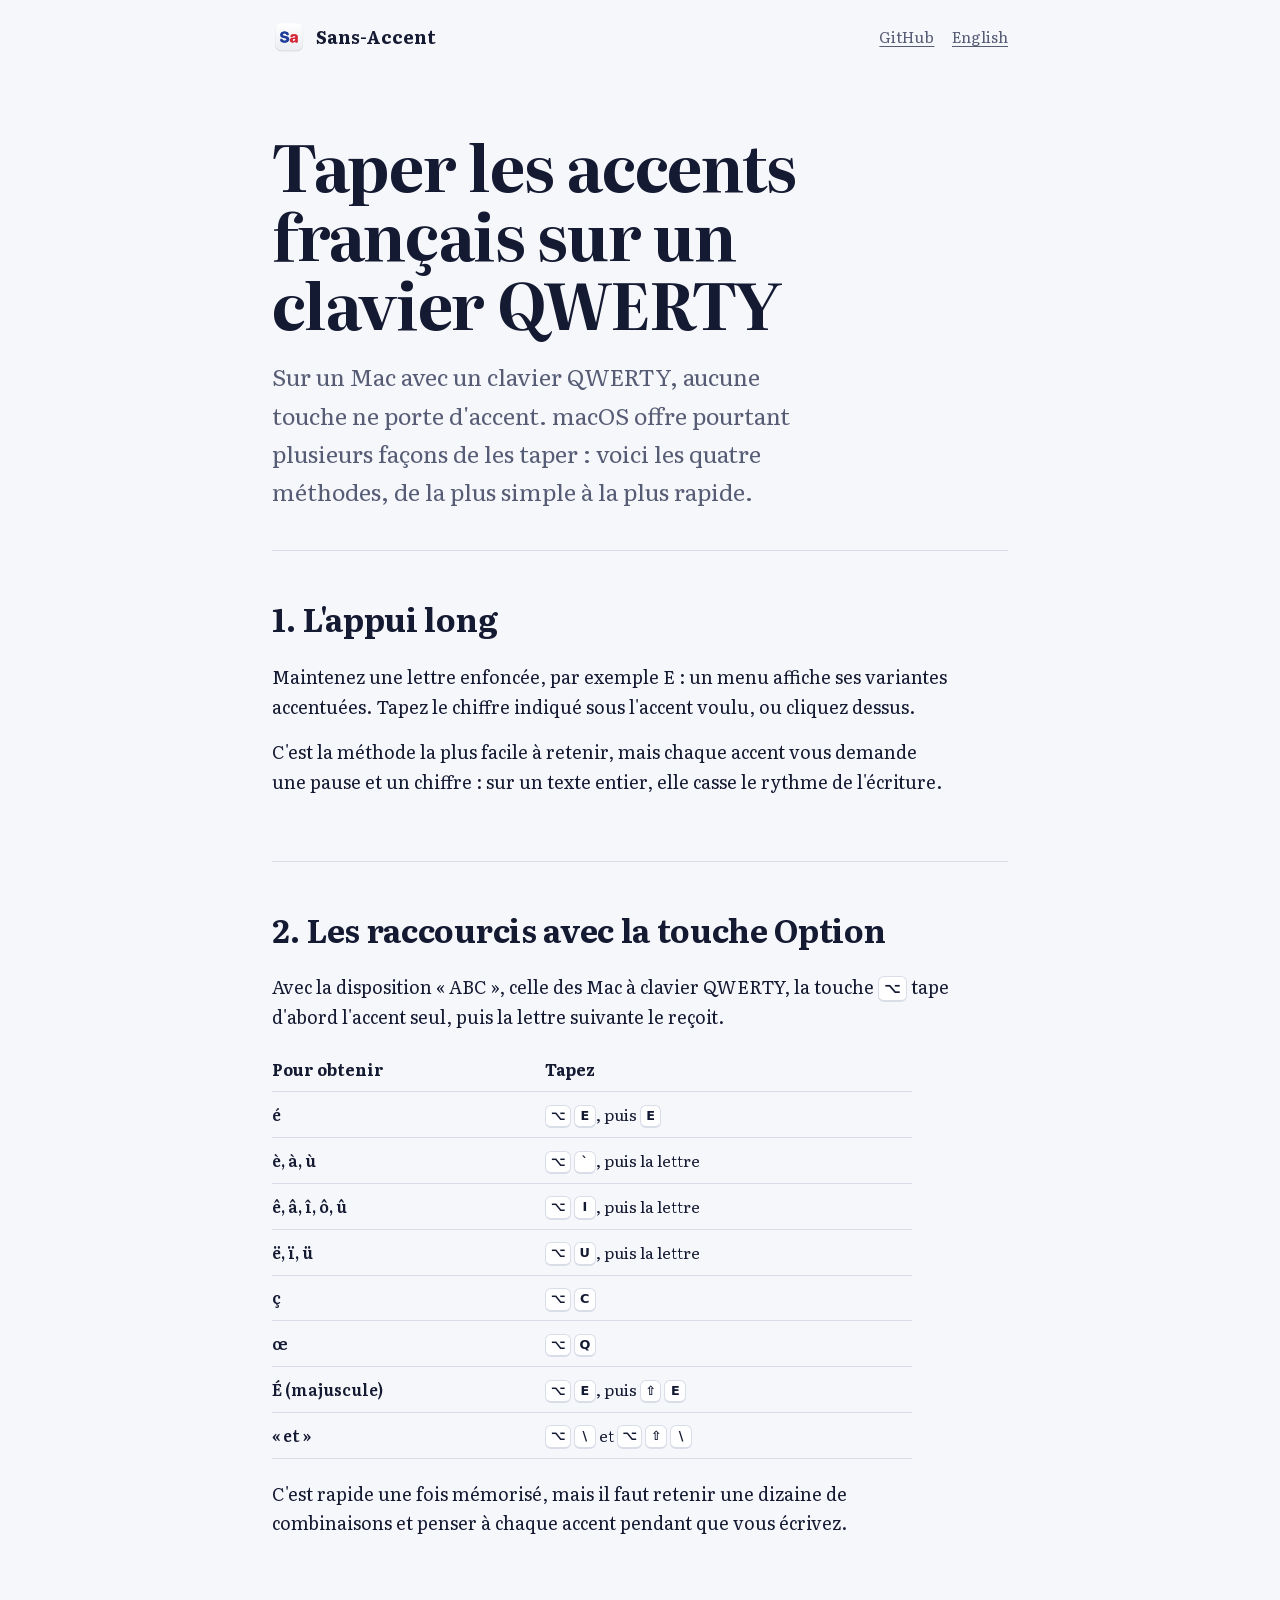
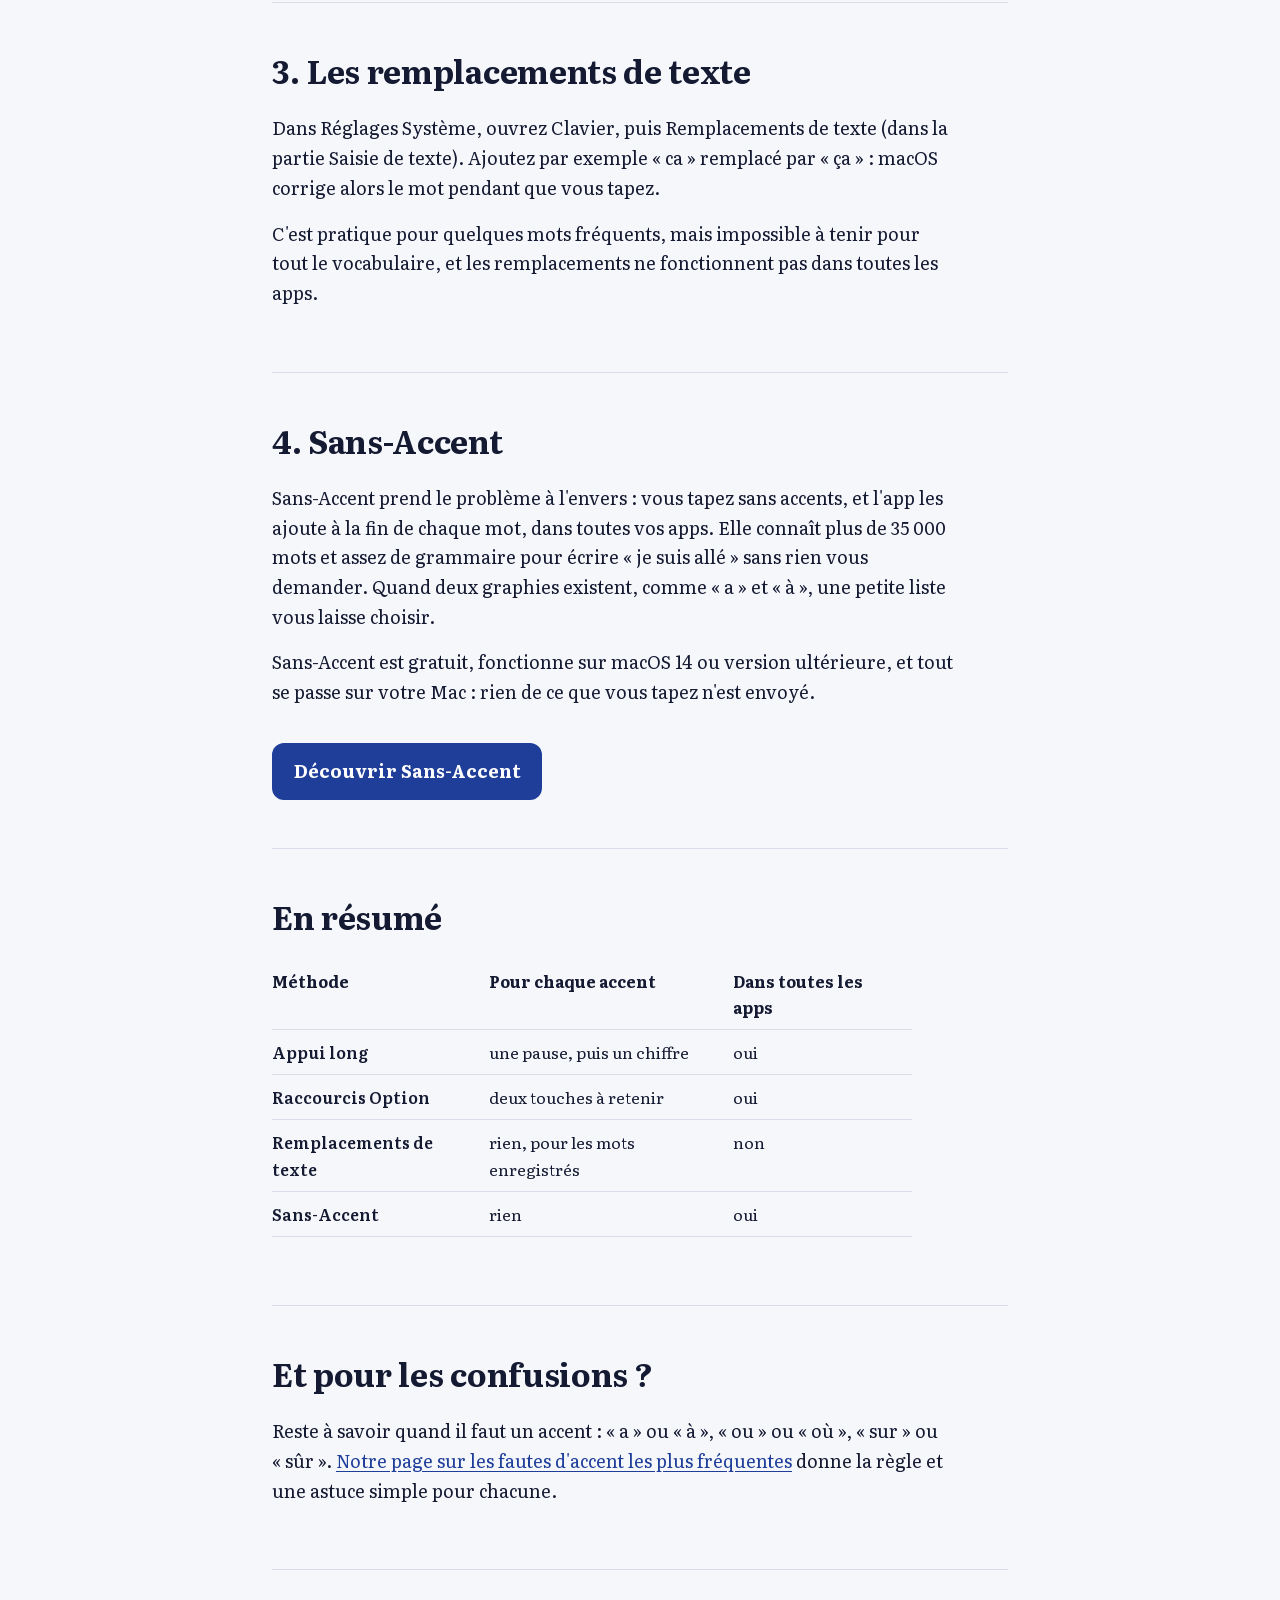
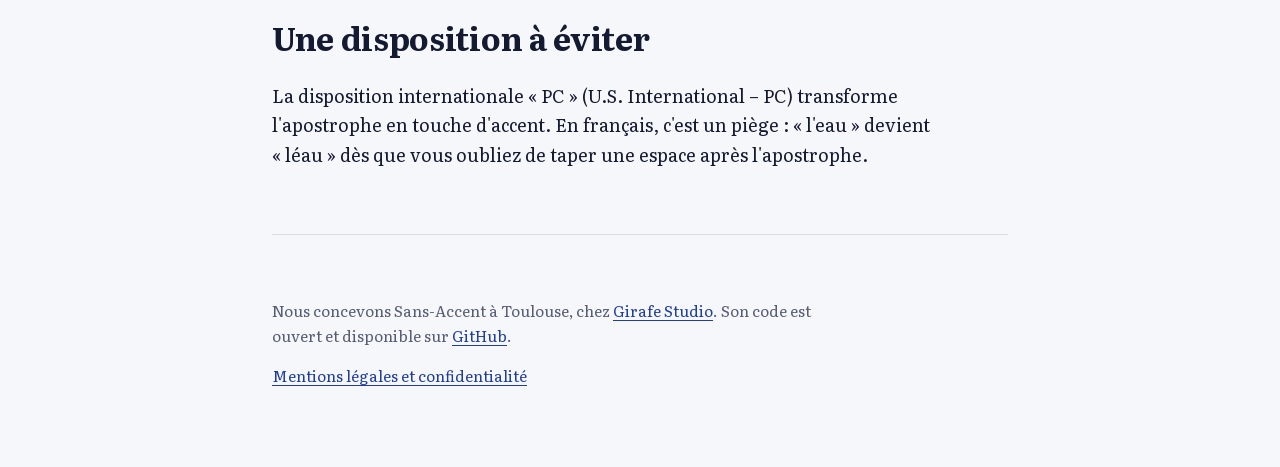
==== commit 2a64c1d0: "Clarify the infinitive/participle note and smooth a sentence in the guides" ====
--- a/site/accents-clavier-qwerty-mac/index.html
+++ b/site/accents-clavier-qwerty-mac/index.html
@@ -163,7 +163,7 @@
 
       <section aria-labelledby="confusions">
         <h2 id="confusions">Et pour les confusions&nbsp;?</h2>
-        <p>Taper un accent ne dit pas toujours s'il en faut un&nbsp;: «&nbsp;a&nbsp;» ou «&nbsp;à&nbsp;», «&nbsp;ou&nbsp;» ou «&nbsp;où&nbsp;», «&nbsp;sur&nbsp;» ou «&nbsp;sûr&nbsp;». <a href="../fautes-accent-frequentes/">Notre page sur les fautes d'accent les plus fréquentes</a> donne la règle et une astuce simple pour chacune.</p>
+        <p>Reste à savoir quand il faut un accent&nbsp;: «&nbsp;a&nbsp;» ou «&nbsp;à&nbsp;», «&nbsp;ou&nbsp;» ou «&nbsp;où&nbsp;», «&nbsp;sur&nbsp;» ou «&nbsp;sûr&nbsp;». <a href="../fautes-accent-frequentes/">Notre page sur les fautes d'accent les plus fréquentes</a> donne la règle et une astuce simple pour chacune.</p>
       </section>
 
       <section aria-labelledby="a-eviter">
